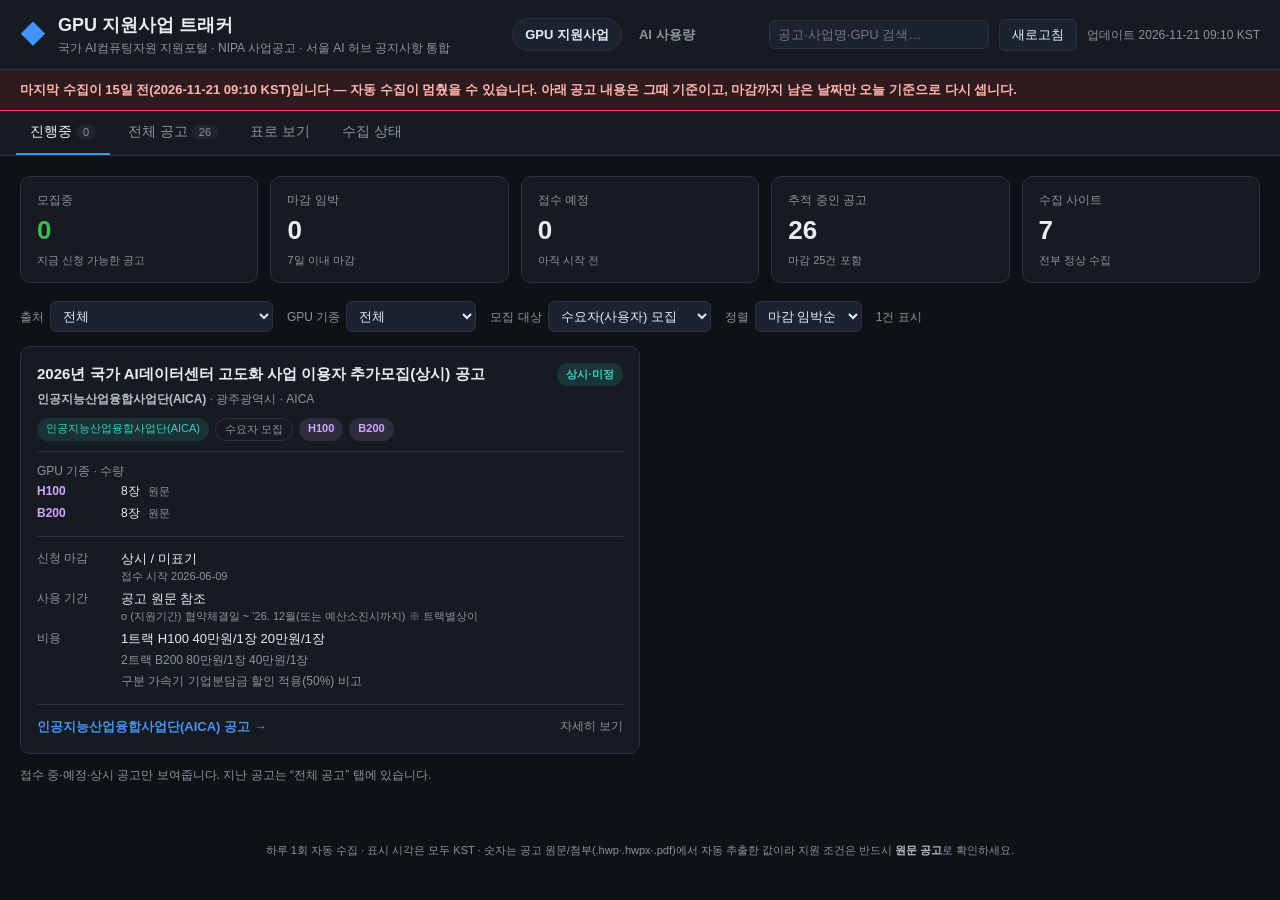
==== docs/index.html @ 17af4d66 "chore: 2026-11-21 09:12 KST 공고 수집 (국내 서버)" ====
<!DOCTYPE html>
<html lang="ko">
<head>
  <meta charset="utf-8" />
  <meta name="viewport" content="width=device-width, initial-scale=1" />
  <title>GPU 지원사업 트래커</title>
  <meta name="description" content="국내 GPU 지원사업 공고를 매일 한 번 수집해 한 화면에 모아 보는 대시보드" />
  <link rel="icon" href="data:image/svg+xml,<svg xmlns='http://www.w3.org/2000/svg' viewBox='0 0 16 16'><text y='13' font-size='13'>◆</text></svg>" />
  <link rel="stylesheet" href="./style.css?v=8937effec9" />
  <script src="./data.js?v=8937effec9" defer></script>
  <script src="./app.js?v=8937effec9" defer></script>
</head>
<body>
  <header class="topbar">
    <div class="brand">
      <span class="logo">◆</span>
      <div>
        <h1>GPU 지원사업 트래커</h1>
        <div class="sub">국가 AI컴퓨팅자원 지원포털 · NIPA 사업공고 · 서울 AI 허브 공지사항 통합</div>
      </div>
    </div>
    <nav class="sitenav" aria-label="사이트 전환">
      <a class="on" href="./" aria-current="page">GPU 지원사업</a>
      <a href="./ai/">AI 사용량</a>
    </nav>
    <div class="topctl">
      <input type="search" id="q" placeholder="공고·사업명·GPU 검색…" />
      <button id="refreshBtn" class="btn" title="data.json 다시 읽기">새로고침</button>
      <span class="updated" id="updated">—</span>
    </div>
  </header>

  <div id="banner" class="banner hidden"></div>

  <nav class="tabs">
    <button class="tab active" data-tab="open">진행중 <span id="openBadge" class="badge">0</span></button>
    <button class="tab" data-tab="all">전체 공고 <span id="allBadge" class="badge">0</span></button>
    <button class="tab" data-tab="table">표로 보기</button>
    <button class="tab" data-tab="sources">수집 상태</button>
  </nav>

  <main>
    <div class="totalsrow" id="totals"></div>

    <div class="filterbar" id="filterbar">
      <label>출처
        <select id="fSource"><option value="">전체</option></select>
      </label>
      <label>GPU 기종
        <select id="fGpu"><option value="">전체</option></select>
      </label>
      <label>모집 대상
        <select id="fAud">
          <option value="user">수요자(사용자) 모집</option>
          <option value="">전체</option>
          <option value="supplier">공급사·운영기관 모집</option>
        </select>
      </label>
      <label>정렬
        <select id="fSort">
          <option value="deadline">마감 임박순</option>
          <option value="posted">최근 공고순</option>
          <option value="source">출처순</option>
        </select>
      </label>
      <span class="hint" id="resultCount"></span>
    </div>

    <section id="tab-open" class="panel">
      <div id="openCards" class="cards"></div>
      <p class="hint" id="openHint"></p>
    </section>

    <section id="tab-all" class="panel hidden">
      <div id="allCards" class="cards"></div>
    </section>

    <section id="tab-table" class="panel hidden">
      <div id="tableWrap" class="tablewrap"></div>
    </section>

    <section id="tab-sources" class="panel hidden">
      <h2>수집 대상 사이트</h2>
      <div id="sourceCards" class="cards"></div>
      <h2>사이트 추가 <span class="hint">— 게시판 목록 주소만 넣으면 다음 수집부터 함께 훑습니다</span></h2>
      <div class="emailbox">
        <form id="addSourceForm" class="addform" autocomplete="off">
          <label><span class="cap">사이트 이름 <span class="req">*</span></span>
            <input type="text" id="asLabel" placeholder="예: 한국지능정보사회진흥원(NIA)" required />
          </label>
          <label><span class="cap">주관 기관</span>
            <input type="text" id="asOrg" placeholder="예: 과학기술정보통신부·NIA" />
          </label>
          <label class="wide"><span class="cap">게시판 목록 URL <span class="req">*</span></span>
            <input type="url" id="asUrl" placeholder="https://… 공고 목록이 여러 줄 보이는 페이지" required />
          </label>
          <label><span class="cap">다음 페이지 파라미터</span>
            <input type="text" id="asPageParam" placeholder="예: curPage / pageIndex (모르면 비워두세요)" />
          </label>
          <label><span class="cap">훑을 페이지 수</span>
            <input type="number" id="asPages" min="1" max="20" value="3" />
          </label>
          <label class="wide"><span class="cap">상세 URL 형식 <span class="hint">목록이 링크 대신 자바스크립트로 글을 열 때만</span></span>
            <input type="text" id="asDetail" placeholder="https://…/View.do?id={id}  — 글 번호 자리에 {id}" />
          </label>
          <div class="addactions">
            <button type="submit" class="btn primary">GitHub 이슈로 등록</button>
            <button type="button" id="asCopy" class="btn">설정 JSON 복사</button>
            <span class="hint" id="asMsg"></span>
          </div>
        </form>
        <p class="hint">
          등록하면 저장소에 이슈가 열리고, 자동 검사가 그 주소를 실제로 읽어봅니다.
          읽히면 <code>sources.json</code> 에 추가되고 바로 수집이 돌며, 못 읽으면 이슈에 이유를 답니다.
          <b>저장소 소유자가 연 이슈만</b> 반영됩니다.
        </p>
      </div>

      <h2>미확인 가속기 <span class="hint">— 목록에 없는 기종 이름이 공고에 보이면 알립니다</span></h2>
      <div class="emailbox" id="unknownBox"></div>

      <h2>수집 방식</h2>
      <div class="emailbox" id="howbox"></div>
    </section>
  </main>

  <footer class="foot">
    하루 1회 자동 수집 · 표시 시각은 모두 KST · 숫자는 공고 원문/첨부(.hwp·.hwpx·.pdf)에서 자동 추출한 값이라
    지원 조건은 반드시 <b>원문 공고</b>로 확인하세요.
  </footer>
  <div class="tip" id="tip"></div>
</body>
</html>
---- docs/style.css ----
/* GPU 지원사업 트래커 — palette and components follow the AIDAS monitoring dashboard */
:root {
  --bg: #0e1116;
  --panel: #161b22;
  --panel2: #1c2230;
  --border: #2a3140;
  --text: #e6edf3;
  --muted: #8b949e;
  --accent: #4493f8;
  --green: #3fb950;
  --yellow: #d29922;
  --red: #f85149;
  --purple: #d2a8ff;
  --teal: #39d3c0;
  --chip: #21262d;
}
* { box-sizing: border-box; }
html, body { margin: 0; padding: 0; }
body {
  background: var(--bg);
  color: var(--text);
  font-family: -apple-system, BlinkMacSystemFont, "Segoe UI", Roboto, "Noto Sans KR", sans-serif;
  font-size: 14px;
  line-height: 1.5;
}
a { color: var(--accent); text-decoration: none; }
a:hover { text-decoration: underline; }
h1 { font-size: 18px; margin: 0; }
h2 { font-size: 15px; margin: 22px 0 12px; font-weight: 600; }

/* topbar */
.topbar {
  display: flex; justify-content: space-between; align-items: center;
  padding: 12px 20px; background: var(--panel); border-bottom: 1px solid var(--border);
  flex-wrap: wrap; gap: 12px;
}
.brand { display: flex; align-items: center; gap: 12px; }
.logo { font-size: 26px; color: var(--accent); }
.sub { color: var(--muted); font-size: 12px; }
.topctl { display: flex; align-items: center; gap: 10px; flex-wrap: wrap; }
.updated { color: var(--muted); font-size: 12px; }
select, input[type=text], input[type=search] {
  background: var(--panel2); color: var(--text); border: 1px solid var(--border);
  border-radius: 6px; padding: 6px 8px; font-size: 13px; font-family: inherit;
}
#q { min-width: 220px; }
.btn {
  background: var(--panel2); color: var(--text); border: 1px solid var(--border);
  border-radius: 6px; padding: 6px 12px; cursor: pointer; font-size: 13px; font-family: inherit;
}
.btn:hover { border-color: var(--accent); }

/* banner */
.banner {
  padding: 10px 20px; background: rgba(210,153,34,.14);
  border-bottom: 1px solid var(--yellow); color: #f0cd7a; font-weight: 600; font-size: 13px;
  display: flex; flex-direction: column; gap: 4px;
}
.banner.warn { background: rgba(248,81,73,.14); border-bottom-color: var(--red); color: #ffb4ae; }
.banner.hidden { display: none; }

/* tabs */
.tabs { display: flex; gap: 4px; padding: 0 16px; background: var(--panel);
  border-bottom: 1px solid var(--border); flex-wrap: wrap; }
.tab { background: none; border: none; color: var(--muted); padding: 12px 14px;
  cursor: pointer; font-size: 14px; font-family: inherit; border-bottom: 2px solid transparent; }
.tab:hover { color: var(--text); }
.tab.active { color: var(--text); border-bottom-color: var(--accent); }
.badge { background: var(--chip); border-radius: 10px; padding: 1px 7px; font-size: 11px; color: var(--muted); }

/* layout */
main { padding: 20px; max-width: 1280px; margin: 0 auto; }
.panel.hidden { display: none; }
.hint { color: var(--muted); font-size: 12px; }

/* totals */
.totalsrow { display: grid; grid-template-columns: repeat(auto-fit, minmax(170px, 1fr)); gap: 12px; }
.totalcard { background: var(--panel); border: 1px solid var(--border); border-radius: 10px; padding: 14px 16px; }
.totalcard .label { color: var(--muted); font-size: 12px; }
.totalcard .value { font-size: 26px; font-weight: 700; margin-top: 2px; font-variant-numeric: tabular-nums; }
.totalcard .small { color: var(--muted); font-size: 11px; margin-top: 2px; }
.totalcard.hot { border-color: var(--yellow); }
.totalcard.hot .value { color: var(--yellow); }
.totalcard.live .value { color: var(--green); }

/* filters */
.filterbar { display: flex; gap: 14px; align-items: center; margin: 18px 0 14px; flex-wrap: wrap; }
.filterbar label { color: var(--muted); font-size: 12px; display: flex; gap: 6px; align-items: center; }

/* cards */
.cards { display: grid; grid-template-columns: repeat(auto-fill, minmax(400px, 1fr)); gap: 14px; align-items: start; }
/* one or two results read better as a featured panel than as a stray tile */
.cards.few { grid-template-columns: repeat(auto-fill, minmax(0, 620px)); }
.card { background: var(--panel); border: 1px solid var(--border); border-radius: 10px; padding: 16px; }
.card.open { border-color: rgba(63,185,80,.45); }
.card.soon { border-color: var(--yellow); }
.card.closed { opacity: .72; }
.card .head { display: flex; justify-content: space-between; align-items: flex-start; gap: 10px; }
.card .title { font-weight: 600; font-size: 15px; line-height: 1.4; }
.card .title a { color: var(--text); }
.card .title a:hover { color: var(--accent); }
.card .meta { color: var(--muted); font-size: 12px; margin-top: 6px; }
.card .meta b { color: #b9c2cc; font-weight: 600; }

/* pills */
.pill { font-size: 11px; font-weight: 700; padding: 3px 9px; border-radius: 11px; white-space: nowrap;
  background: var(--chip); color: var(--muted); letter-spacing: .02em; }
.pill.open { color: var(--green); background: rgba(63,185,80,.13); border: 1px solid rgba(63,185,80,.4); }
.pill.soon { color: #0e1116; background: var(--yellow); }
.pill.upcoming { color: var(--accent); background: rgba(68,147,248,.13); border: 1px solid rgba(68,147,248,.4); }
.pill.closed { color: var(--muted); border: 1px solid var(--border); }
.pill.unknown { color: var(--teal); background: rgba(57,211,192,.13); }

.chips { display: flex; gap: 6px; flex-wrap: wrap; margin: 10px 0 0; }
.chip { background: var(--chip); border-radius: 12px; padding: 2px 9px; font-size: 11px; color: var(--muted); }
.chip.gpu { color: var(--purple); background: rgba(210,168,255,.12); font-weight: 600; }
.chip.src { color: var(--teal); background: rgba(57,211,192,.12); }
.chip.aud { color: var(--muted); border: 1px solid var(--border); background: none; }
.chip.stale { color: var(--yellow); background: rgba(210,153,34,.13); border: 1px solid rgba(210,153,34,.4); }

/* key/value rows inside a card */
.kv { display: grid; grid-template-columns: 74px 1fr; gap: 4px 10px; margin-top: 12px;
  border-top: 1px solid var(--border); padding-top: 12px; font-size: 13px; }
.kv .k { color: var(--muted); font-size: 12px; }
.kv .v { font-variant-numeric: tabular-nums; min-width: 0; overflow-wrap: anywhere; }
/* 실패 사유는 한 문장으로 줄여 보여주고, 원문 예외는 도구설명에 둔다 */
.kv .v.reason { color: var(--muted); font-size: 12px; font-variant-numeric: normal; }
.kv .v.reason .more-detail { color: var(--accent); cursor: help; white-space: nowrap; }
.kv .v .note { color: var(--muted); font-size: 11px; font-variant-numeric: normal; }

/* 비용은 지원 대상별로 조건이 다르다 — 라벨을 붙여 한 줄씩 쌓는다 */
.costline { display: flex; gap: 6px; align-items: baseline; margin-top: 3px; }
.costline:first-child { margin-top: 0; }
.costline .aud {
  flex: none; font-size: 10px; font-weight: 700; letter-spacing: .02em;
  border-radius: 9px; padding: 1px 7px; background: var(--chip); color: var(--muted);
}
.costline .aud.academic { color: var(--green); background: rgba(63,185,80,.14); }
.costline:not(.primary) { color: var(--muted); font-size: 12px; }
.costline .txt { min-width: 0; }

/* gpu spec list */
.specs { margin-top: 10px; border-top: 1px solid var(--border); padding-top: 10px; }
.spec { display: flex; gap: 8px; align-items: baseline; font-size: 12px; padding: 2px 0; }
.spec .m { color: var(--purple); font-weight: 700; min-width: 76px; }
.spec .qty { color: var(--text); font-variant-numeric: tabular-nums; }
.spec .src { color: var(--muted); font-size: 11px; }

.deadline-bar { height: 5px; border-radius: 4px; background: var(--panel2); overflow: hidden; margin-top: 5px; }
.deadline-bar > span { display: block; height: 100%; background: var(--green); border-radius: 4px; }
.deadline-bar > span.warn { background: var(--yellow); }
.deadline-bar > span.crit { background: var(--red); }

.card .actions { display: flex; gap: 8px; align-items: center; flex-wrap: wrap;
  margin-top: 14px; border-top: 1px solid var(--border); padding-top: 12px; }
.golink { font-weight: 600; font-size: 13px; }
.more { background: none; border: none; color: var(--muted); font-size: 12px; cursor: pointer;
  font-family: inherit; padding: 0; margin-left: auto; }
.more:hover { color: var(--text); }
.detail { margin-top: 10px; border-top: 1px dashed var(--border); padding-top: 10px;
  font-size: 12px; color: var(--muted); }
.detail.hidden { display: none; }
.detail ul { margin: 4px 0 10px; padding-left: 18px; }
.detail li { margin: 3px 0; word-break: break-word; }
.detail .h { color: #b9c2cc; font-weight: 600; font-size: 11px; letter-spacing: .03em; }

/* tables */
.tablewrap { overflow-x: auto; border: 1px solid var(--border); border-radius: 10px; }
table { width: 100%; border-collapse: collapse; font-size: 13px; }
th, td { text-align: left; padding: 9px 12px; border-bottom: 1px solid var(--border); vertical-align: top; }
th { color: var(--muted); font-weight: 600; background: var(--panel); position: sticky; top: 0; white-space: nowrap; }
tbody tr:hover { background: var(--panel2); }
td.nowrap { white-space: nowrap; }
td.num { text-align: right; font-variant-numeric: tabular-nums; }

.emailbox { background: var(--panel); border: 1px solid var(--border); border-radius: 10px;
  padding: 14px 16px; font-size: 13px; }
/* 수집 상태 카드의 게시판 주소가 길어도 카드를 밀지 않게 한다 */
#sourceCards .card a.hint { overflow-wrap: anywhere; }
.emailbox .k { color: var(--muted); display: inline-block; min-width: 110px; }

/* 사이트 추가 폼 */
.addform { display: grid; grid-template-columns: repeat(auto-fit, minmax(240px, 1fr)); gap: 12px 16px; }
.addform label { display: flex; flex-direction: column; gap: 5px; color: var(--muted); font-size: 12px; }
.addform .cap { display: block; }
.addform label.wide { grid-column: 1 / -1; }
.addform input { width: 100%; }
.addform .req { color: var(--red); }
.addform .hint { font-size: 11px; }
.addactions { grid-column: 1 / -1; display: flex; gap: 10px; align-items: center; flex-wrap: wrap; }
.btn.primary { background: var(--accent); border-color: var(--accent); color: #fff; font-weight: 600; }
.btn.primary:hover { filter: brightness(1.1); }
#asMsg { flex: 1; min-width: 200px; }
.emailbox p { margin: 6px 0; }
.dot { display: inline-block; width: 8px; height: 8px; border-radius: 50%; margin-right: 6px; }
.dot.ok { background: var(--green); box-shadow: 0 0 6px var(--green); }
.dot.fail { background: var(--red); }

.empty { color: var(--muted); padding: 30px; text-align: center; grid-column: 1 / -1;
  border: 1px dashed var(--border); border-radius: 10px; }
.foot { text-align: center; color: var(--muted); font-size: 11px; padding: 26px 20px 34px; }
.foot b { color: #b9c2cc; }

.tip { position: fixed; display: none; z-index: 1000; pointer-events: none;
  background: #0b0f14; color: var(--text); border: 1px solid var(--border);
  padding: 6px 10px; border-radius: 6px; font-size: 12px; max-width: 420px;
  box-shadow: 0 4px 14px rgba(0,0,0,.5); white-space: pre-line; }

@media (max-width: 640px) {
  .cards { grid-template-columns: 1fr; }
  .kv { grid-template-columns: 66px 1fr; }
  main { padding: 14px; }
}

/* 사이트 전환 — GPU 지원사업 / AI 사용량 두 페이지를 잇는다.
   두 페이지가 각자 style.css 를 쓰므로 같은 규칙을 양쪽에 둔다. */
.sitenav { display: flex; gap: 4px; align-items: center; }
.sitenav a {
  color: var(--muted); font-size: 13px; font-weight: 600; text-decoration: none;
  padding: 6px 12px; border-radius: 999px; border: 1px solid transparent;
  white-space: nowrap;
}
.sitenav a:hover { color: var(--text); background: var(--panel2); text-decoration: none; }
.sitenav a.on {
  color: var(--text); background: var(--panel2); border-color: var(--border);
}
@media (max-width: 560px) { .sitenav { order: 3; width: 100%; } }
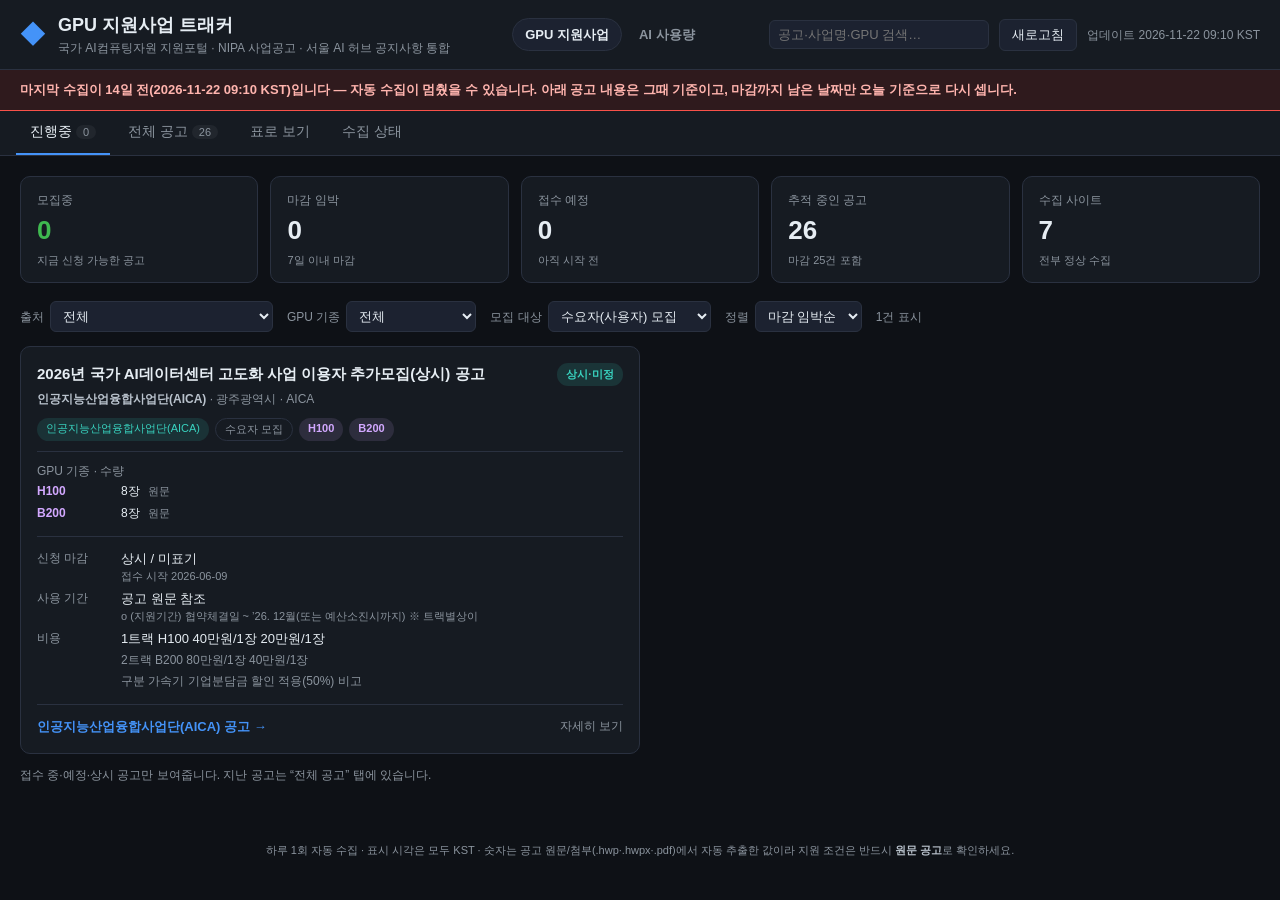
==== commit 1575912f: "chore: 2026-11-22 09:12 KST 공고 수집 (국내 서버)" ====
--- a/docs/index.html
+++ b/docs/index.html
@@ -6,9 +6,9 @@
   <title>GPU 지원사업 트래커</title>
   <meta name="description" content="국내 GPU 지원사업 공고를 매일 한 번 수집해 한 화면에 모아 보는 대시보드" />
   <link rel="icon" href="data:image/svg+xml,<svg xmlns='http://www.w3.org/2000/svg' viewBox='0 0 16 16'><text y='13' font-size='13'>◆</text></svg>" />
-  <link rel="stylesheet" href="./style.css?v=8937effec9" />
-  <script src="./data.js?v=8937effec9" defer></script>
-  <script src="./app.js?v=8937effec9" defer></script>
+  <link rel="stylesheet" href="./style.css?v=fd050fb19d" />
+  <script src="./data.js?v=fd050fb19d" defer></script>
+  <script src="./app.js?v=fd050fb19d" defer></script>
 </head>
 <body>
   <header class="topbar">
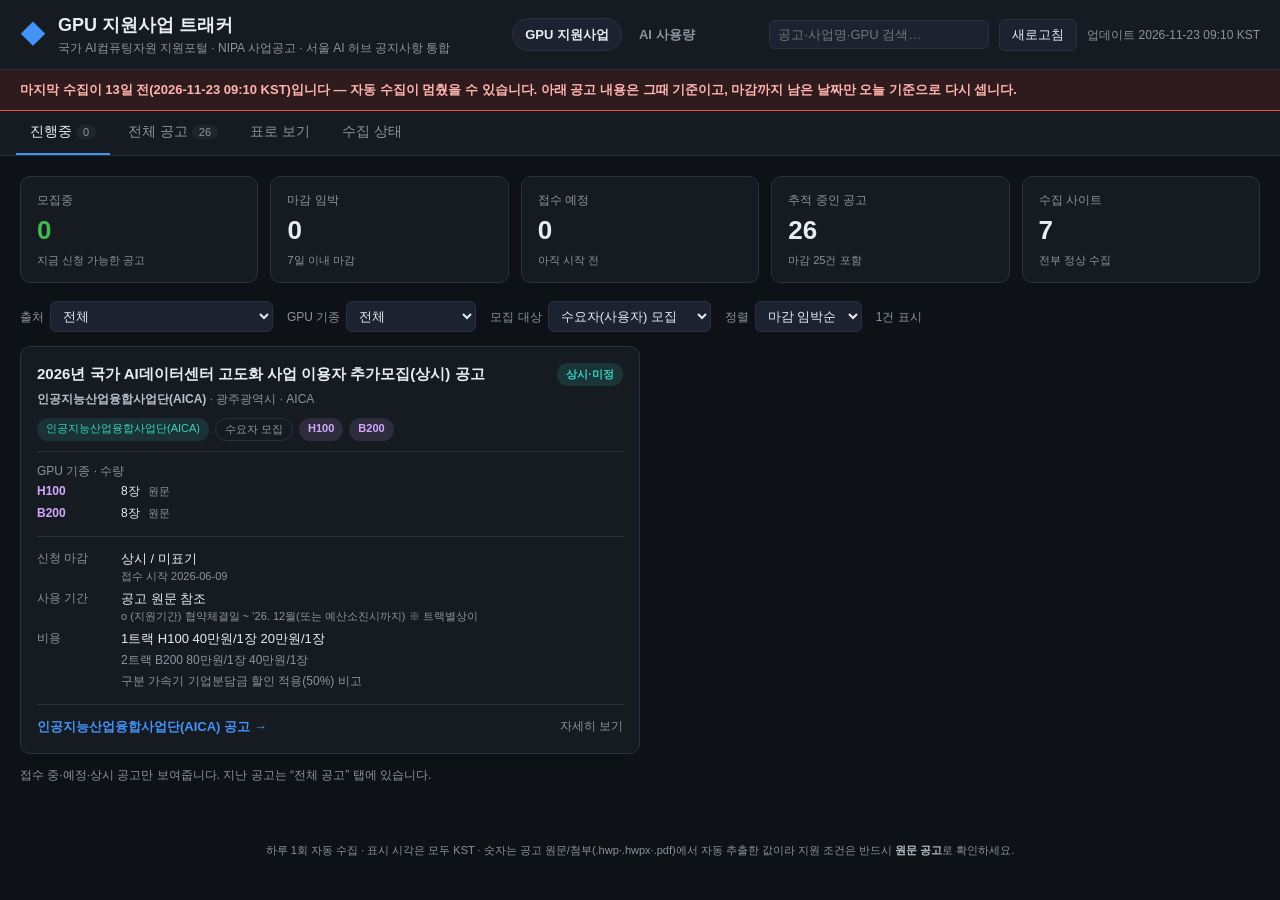
==== commit 06ce35ee: "chore: 2026-11-23 09:11 KST 공고 수집 (국내 서버)" ====
--- a/docs/index.html
+++ b/docs/index.html
@@ -6,9 +6,9 @@
   <title>GPU 지원사업 트래커</title>
   <meta name="description" content="국내 GPU 지원사업 공고를 매일 한 번 수집해 한 화면에 모아 보는 대시보드" />
   <link rel="icon" href="data:image/svg+xml,<svg xmlns='http://www.w3.org/2000/svg' viewBox='0 0 16 16'><text y='13' font-size='13'>◆</text></svg>" />
-  <link rel="stylesheet" href="./style.css?v=fd050fb19d" />
-  <script src="./data.js?v=fd050fb19d" defer></script>
-  <script src="./app.js?v=fd050fb19d" defer></script>
+  <link rel="stylesheet" href="./style.css?v=05f504766e" />
+  <script src="./data.js?v=05f504766e" defer></script>
+  <script src="./app.js?v=05f504766e" defer></script>
 </head>
 <body>
   <header class="topbar">
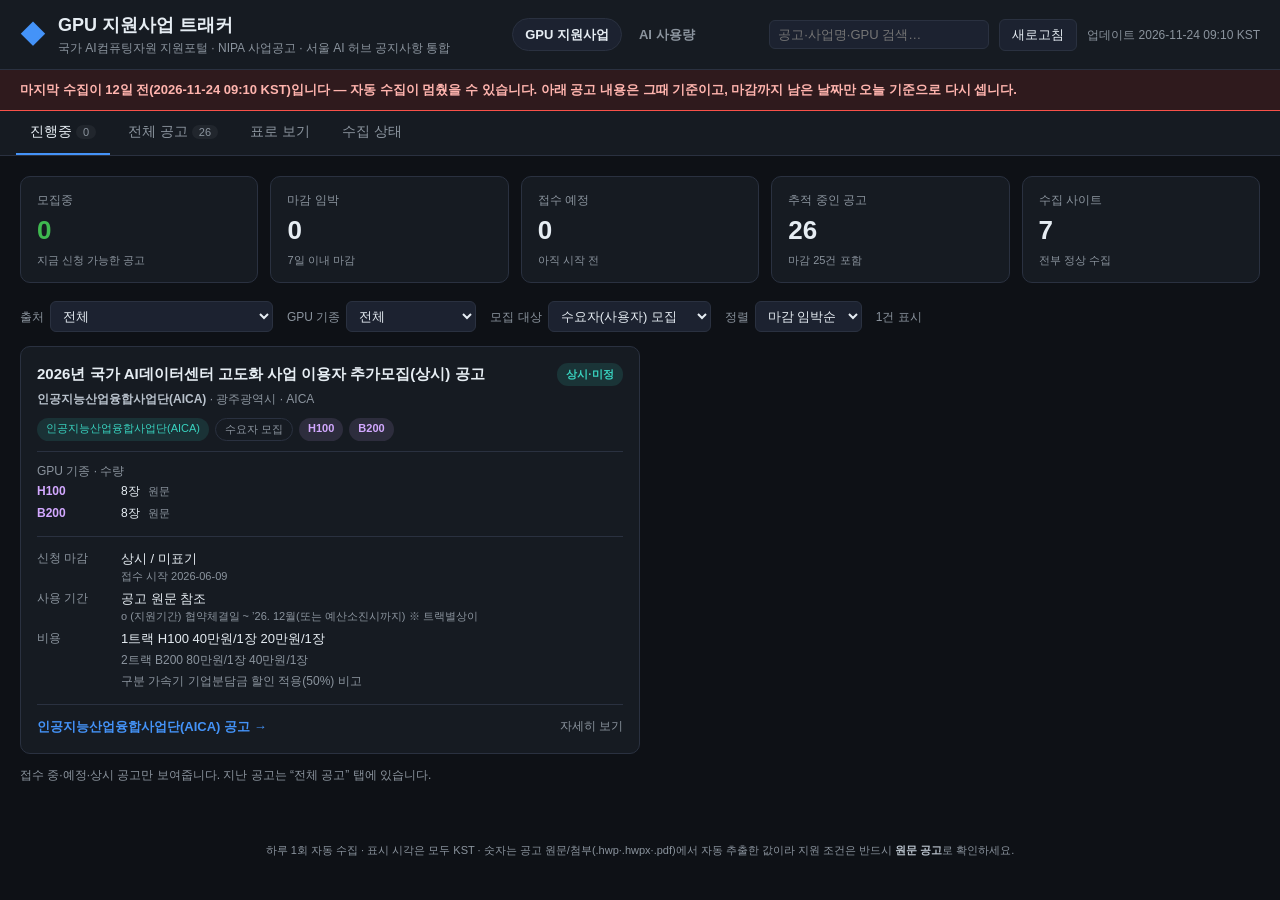
==== commit 7d9fbd2b: "chore: 2026-11-24 09:12 KST 공고 수집 (국내 서버)" ====
--- a/docs/index.html
+++ b/docs/index.html
@@ -6,9 +6,9 @@
   <title>GPU 지원사업 트래커</title>
   <meta name="description" content="국내 GPU 지원사업 공고를 매일 한 번 수집해 한 화면에 모아 보는 대시보드" />
   <link rel="icon" href="data:image/svg+xml,<svg xmlns='http://www.w3.org/2000/svg' viewBox='0 0 16 16'><text y='13' font-size='13'>◆</text></svg>" />
-  <link rel="stylesheet" href="./style.css?v=05f504766e" />
-  <script src="./data.js?v=05f504766e" defer></script>
-  <script src="./app.js?v=05f504766e" defer></script>
+  <link rel="stylesheet" href="./style.css?v=4c826f05d7" />
+  <script src="./data.js?v=4c826f05d7" defer></script>
+  <script src="./app.js?v=4c826f05d7" defer></script>
 </head>
 <body>
   <header class="topbar">
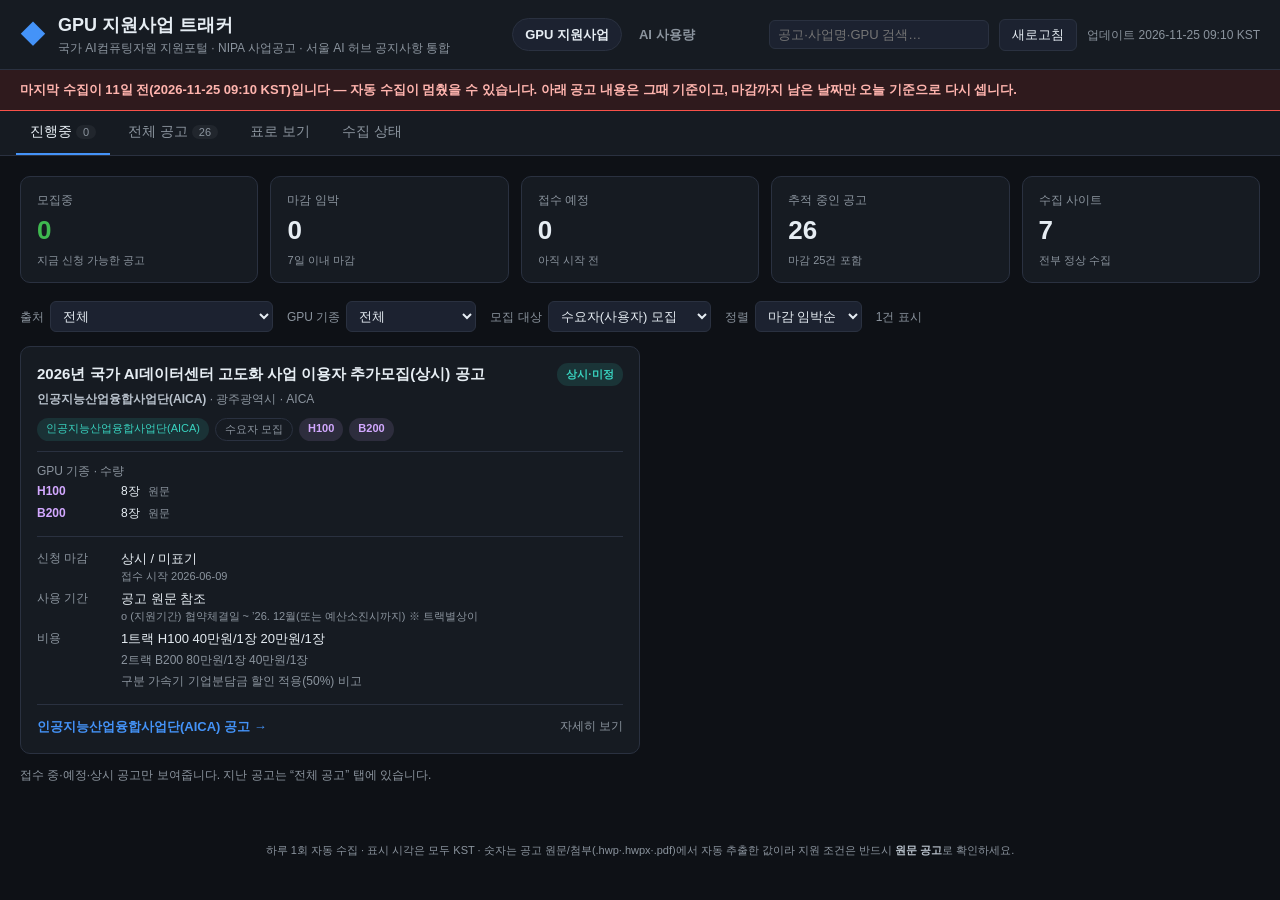
==== commit 40b3482b: "chore: 2026-11-25 09:12 KST 공고 수집 (국내 서버)" ====
--- a/docs/index.html
+++ b/docs/index.html
@@ -6,9 +6,9 @@
   <title>GPU 지원사업 트래커</title>
   <meta name="description" content="국내 GPU 지원사업 공고를 매일 한 번 수집해 한 화면에 모아 보는 대시보드" />
   <link rel="icon" href="data:image/svg+xml,<svg xmlns='http://www.w3.org/2000/svg' viewBox='0 0 16 16'><text y='13' font-size='13'>◆</text></svg>" />
-  <link rel="stylesheet" href="./style.css?v=4c826f05d7" />
-  <script src="./data.js?v=4c826f05d7" defer></script>
-  <script src="./app.js?v=4c826f05d7" defer></script>
+  <link rel="stylesheet" href="./style.css?v=9374954b0a" />
+  <script src="./data.js?v=9374954b0a" defer></script>
+  <script src="./app.js?v=9374954b0a" defer></script>
 </head>
 <body>
   <header class="topbar">
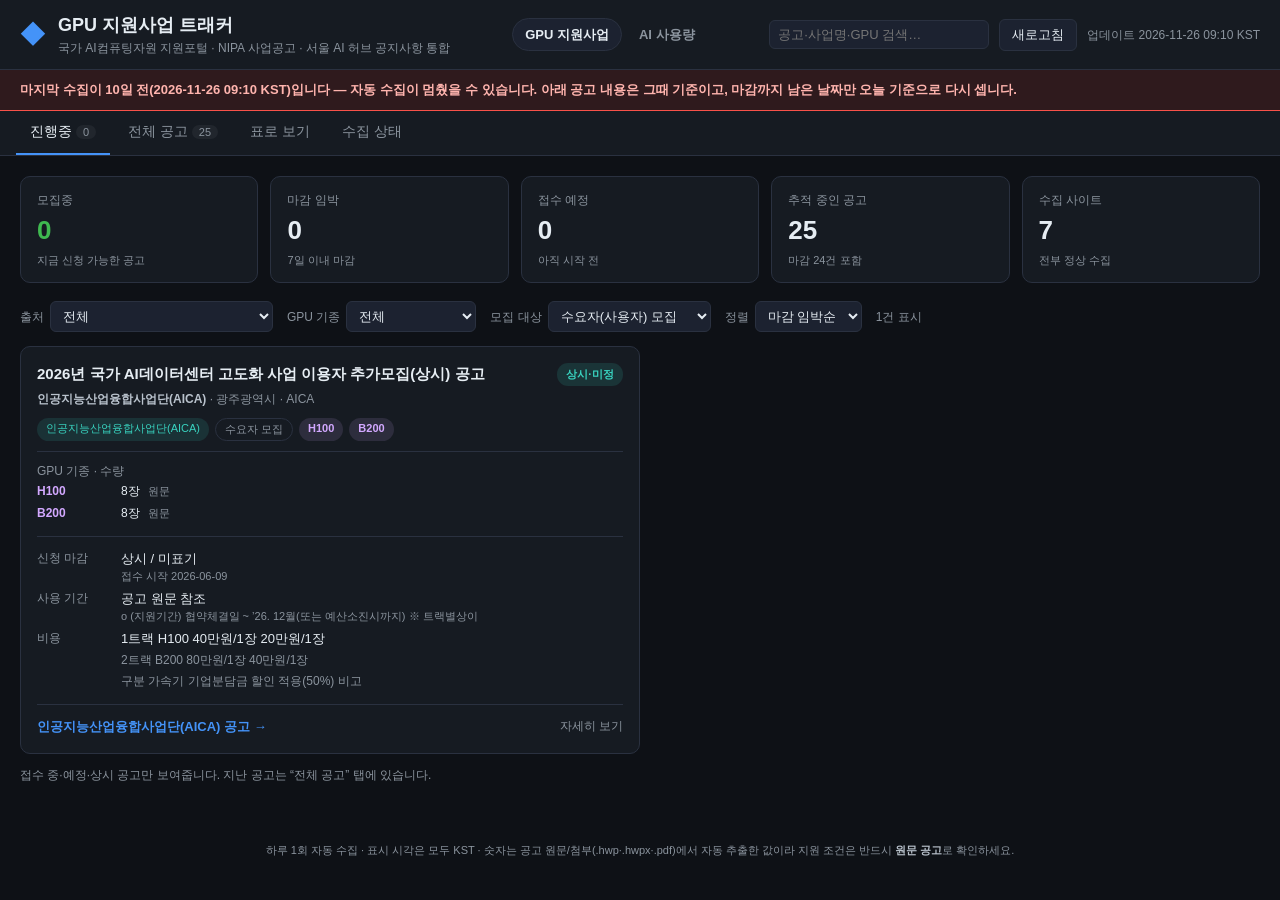
==== commit 0886a891: "chore: 2026-11-26 09:12 KST 공고 수집 (국내 서버)" ====
--- a/docs/index.html
+++ b/docs/index.html
@@ -6,9 +6,9 @@
   <title>GPU 지원사업 트래커</title>
   <meta name="description" content="국내 GPU 지원사업 공고를 매일 한 번 수집해 한 화면에 모아 보는 대시보드" />
   <link rel="icon" href="data:image/svg+xml,<svg xmlns='http://www.w3.org/2000/svg' viewBox='0 0 16 16'><text y='13' font-size='13'>◆</text></svg>" />
-  <link rel="stylesheet" href="./style.css?v=9374954b0a" />
-  <script src="./data.js?v=9374954b0a" defer></script>
-  <script src="./app.js?v=9374954b0a" defer></script>
+  <link rel="stylesheet" href="./style.css?v=4819fd5ba3" />
+  <script src="./data.js?v=4819fd5ba3" defer></script>
+  <script src="./app.js?v=4819fd5ba3" defer></script>
 </head>
 <body>
   <header class="topbar">
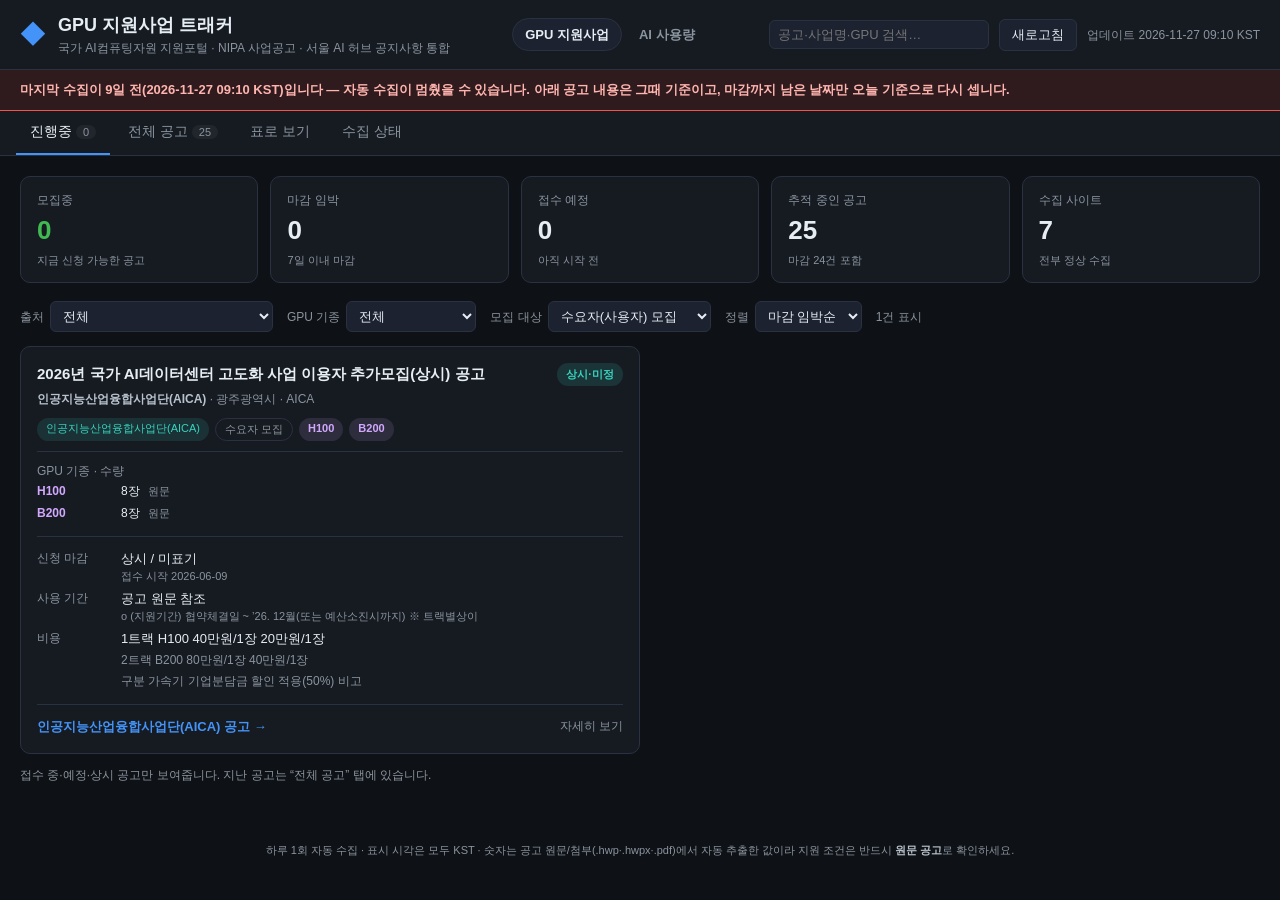
==== commit 4baeca1a: "chore: 2026-11-27 09:12 KST 공고 수집 (국내 서버)" ====
--- a/docs/index.html
+++ b/docs/index.html
@@ -6,9 +6,9 @@
   <title>GPU 지원사업 트래커</title>
   <meta name="description" content="국내 GPU 지원사업 공고를 매일 한 번 수집해 한 화면에 모아 보는 대시보드" />
   <link rel="icon" href="data:image/svg+xml,<svg xmlns='http://www.w3.org/2000/svg' viewBox='0 0 16 16'><text y='13' font-size='13'>◆</text></svg>" />
-  <link rel="stylesheet" href="./style.css?v=4819fd5ba3" />
-  <script src="./data.js?v=4819fd5ba3" defer></script>
-  <script src="./app.js?v=4819fd5ba3" defer></script>
+  <link rel="stylesheet" href="./style.css?v=bc236c9c0f" />
+  <script src="./data.js?v=bc236c9c0f" defer></script>
+  <script src="./app.js?v=bc236c9c0f" defer></script>
 </head>
 <body>
   <header class="topbar">
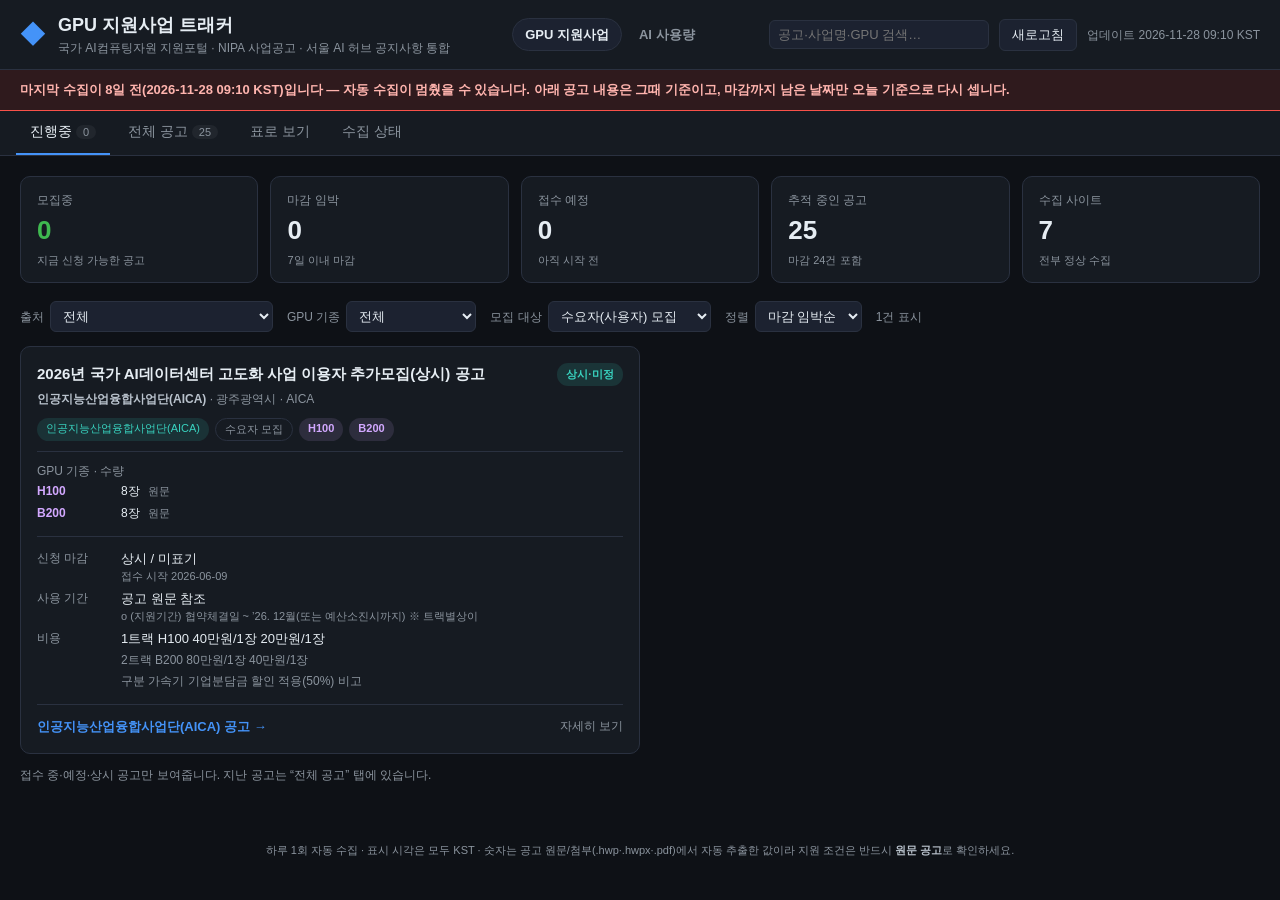
==== commit 038a7368: "chore: 2026-11-28 09:11 KST 공고 수집 (국내 서버)" ====
--- a/docs/index.html
+++ b/docs/index.html
@@ -6,9 +6,9 @@
   <title>GPU 지원사업 트래커</title>
   <meta name="description" content="국내 GPU 지원사업 공고를 매일 한 번 수집해 한 화면에 모아 보는 대시보드" />
   <link rel="icon" href="data:image/svg+xml,<svg xmlns='http://www.w3.org/2000/svg' viewBox='0 0 16 16'><text y='13' font-size='13'>◆</text></svg>" />
-  <link rel="stylesheet" href="./style.css?v=bc236c9c0f" />
-  <script src="./data.js?v=bc236c9c0f" defer></script>
-  <script src="./app.js?v=bc236c9c0f" defer></script>
+  <link rel="stylesheet" href="./style.css?v=f3c07605cb" />
+  <script src="./data.js?v=f3c07605cb" defer></script>
+  <script src="./app.js?v=f3c07605cb" defer></script>
 </head>
 <body>
   <header class="topbar">
